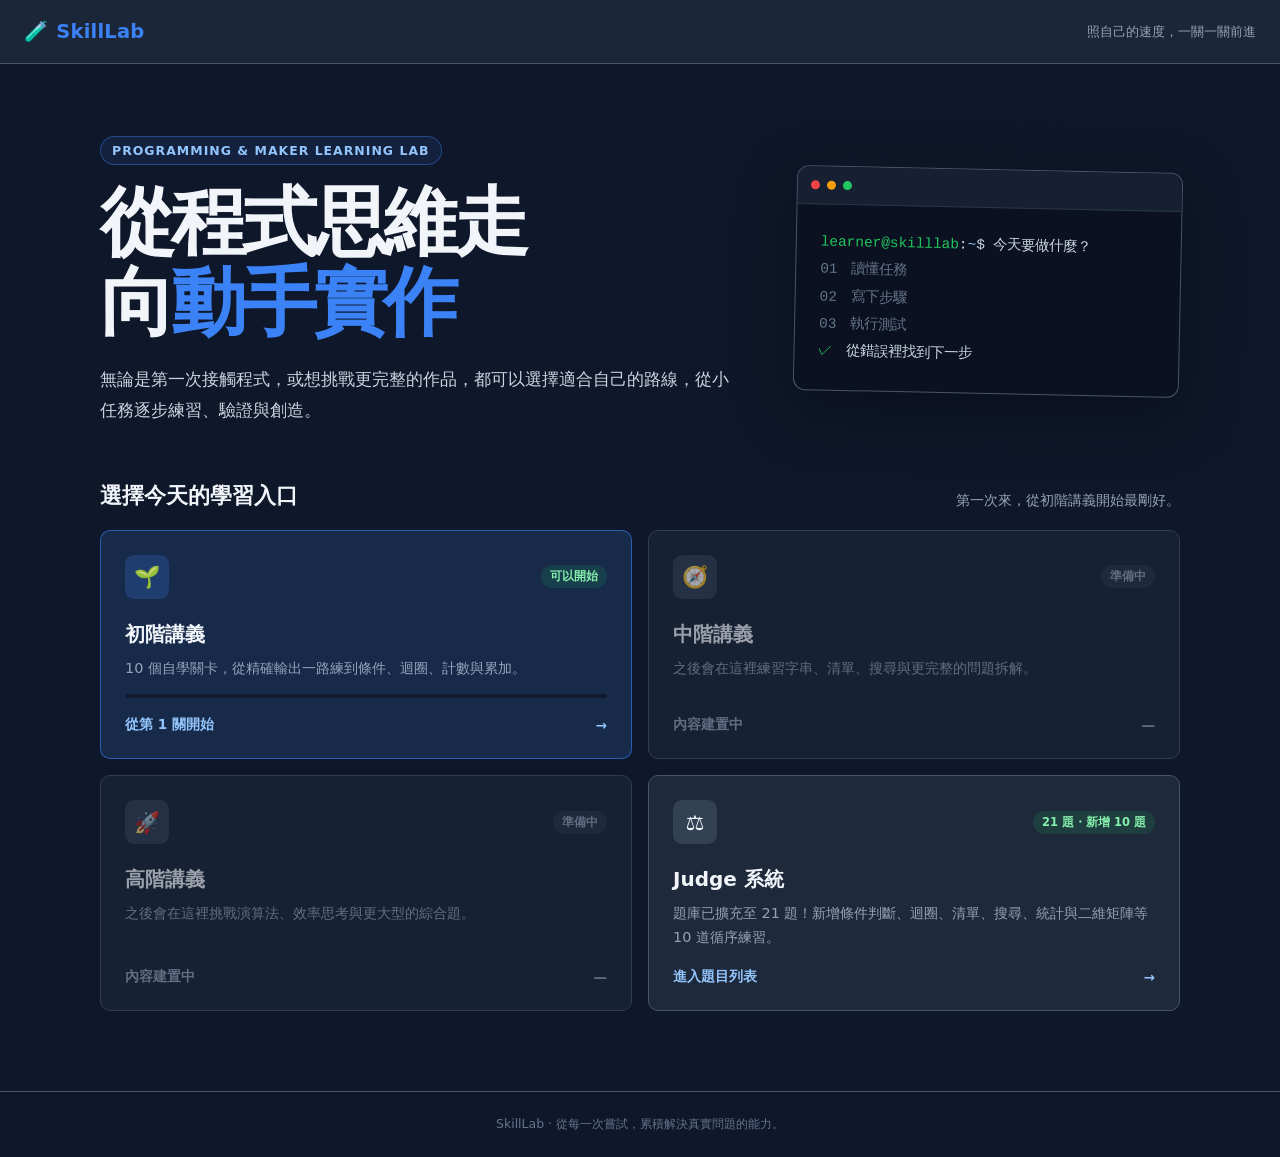
==== index.html @ a83ff76e "更新題庫 更新中接高階題庫" ====
<!DOCTYPE html>
<html lang="zh-TW">

<head>
  <meta charset="UTF-8" />
  <meta name="viewport" content="width=device-width, initial-scale=1.0" />
  <meta name="description" content="SkillLab 是跨年齡的程式與實作學習平台，從基礎程式思維一路走向專題實作。" />
  <title>SkillLab｜學習選單</title>
  <style>
    :root {
      --bg: #0f172a;
      --surface: #1e293b;
      --surface2: #334155;
      --border: #475569;
      --accent: #3b82f6;
      --accent-hover: #2563eb;
      --success: #22c55e;
      --warning: #f59e0b;
      --danger: #ef4444;
      --info: #06b6d4;
      --text: #f1f5f9;
      --text-muted: #94a3b8;
      --radius: 10px;
      --shadow: 0 18px 60px rgba(0, 0, 0, 0.35);
    }

    * {
      box-sizing: border-box;
      margin: 0;
      padding: 0;
    }

    body {
      min-height: 100vh;
      color: var(--text);
      background: var(--bg);
      font-family: "Segoe UI", "Noto Sans TC", system-ui, sans-serif;
    }

    body::before {
      content: "";
      position: fixed;
      inset: 0;
      pointer-events: none;
      opacity: 0.35;
      background-image:
        linear-gradient(rgba(148, 163, 184, 0.045) 1px, transparent 1px),
        linear-gradient(90deg, rgba(148, 163, 184, 0.045) 1px, transparent 1px);
      background-size: 34px 34px;
      mask-image: linear-gradient(to bottom, black, transparent 72%);
    }

    header {
      position: relative;
      z-index: 2;
      height: 64px;
      padding: 0 24px;
      display: flex;
      align-items: center;
      border-bottom: 1px solid var(--border);
      background: rgba(30, 41, 59, 0.92);
    }

    .brand {
      color: var(--accent);
      font-size: 1.22rem;
      font-weight: 800;
      letter-spacing: 0.01em;
      text-decoration: none;
    }

    .brand span {
      margin-right: 8px;
    }

    .header-note {
      margin-left: auto;
      color: var(--text-muted);
      font-size: 0.82rem;
    }

    main {
      position: relative;
      z-index: 1;
      width: min(1080px, calc(100% - 40px));
      margin: 0 auto;
      padding: 72px 0 80px;
    }

    .eyebrow {
      width: fit-content;
      margin-bottom: 18px;
      padding: 6px 11px;
      border: 1px solid rgba(59, 130, 246, 0.4);
      border-radius: 999px;
      color: #93c5fd;
      background: rgba(59, 130, 246, 0.1);
      font-size: 0.78rem;
      font-weight: 700;
      letter-spacing: 0.08em;
    }

    .hero {
      display: grid;
      grid-template-columns: minmax(0, 1.25fr) minmax(310px, 0.75fr);
      gap: 52px;
      align-items: center;
      margin-bottom: 54px;
    }

    h1 {
      max-width: 720px;
      font-size: clamp(2.4rem, 6vw, 4.7rem);
      line-height: 1.06;
      letter-spacing: -0.055em;
      text-wrap: balance;
    }

    h1 em {
      color: var(--accent);
      font-style: normal;
    }

    .hero-copy p {
      max-width: 630px;
      margin-top: 22px;
      color: #cbd5e1;
      font-size: 1.05rem;
      line-height: 1.85;
    }

    .terminal {
      overflow: hidden;
      border: 1px solid var(--border);
      border-radius: 12px;
      background: #0b1120;
      box-shadow: var(--shadow);
      transform: rotate(1.2deg);
    }

    .terminal-top {
      display: flex;
      align-items: center;
      gap: 7px;
      height: 38px;
      padding: 0 13px;
      border-bottom: 1px solid #293548;
      background: #172033;
    }

    .terminal-dot {
      width: 9px;
      height: 9px;
      border-radius: 50%;
      background: var(--border);
    }

    .terminal-dot:first-child {
      background: var(--danger);
    }

    .terminal-dot:nth-child(2) {
      background: var(--warning);
    }

    .terminal-dot:nth-child(3) {
      background: var(--success);
    }

    .terminal-body {
      padding: 24px;
      color: #cbd5e1;
      font: 0.9rem/1.9 ui-monospace, SFMono-Regular, Menlo, monospace;
    }

    .terminal-body .prompt {
      color: var(--success);
    }

    .terminal-body .command {
      color: #93c5fd;
    }

    .terminal-body .muted {
      color: #64748b;
    }

    .section-heading {
      display: flex;
      align-items: end;
      justify-content: space-between;
      gap: 16px;
      margin-bottom: 20px;
    }

    .section-heading h2 {
      font-size: 1.35rem;
    }

    .section-heading p {
      color: var(--text-muted);
      font-size: 0.86rem;
    }

    .menu-grid {
      display: grid;
      grid-template-columns: repeat(2, minmax(0, 1fr));
      gap: 16px;
    }

    .menu-card {
      min-height: 216px;
      padding: 24px;
      display: flex;
      flex-direction: column;
      border: 1px solid var(--border);
      border-radius: var(--radius);
      color: var(--text);
      background: var(--surface);
      text-decoration: none;
      transition: transform 0.2s ease, border-color 0.2s ease, box-shadow 0.2s ease;
    }

    a.menu-card:hover {
      transform: translateY(-4px);
      border-color: var(--accent);
      box-shadow: 0 18px 42px rgba(0, 0, 0, 0.24);
    }

    a.menu-card:focus-visible {
      outline: 3px solid rgba(59, 130, 246, 0.5);
      outline-offset: 3px;
    }

    .menu-card.primary {
      border-color: rgba(59, 130, 246, 0.6);
      background: #172a49;
    }

    .menu-card.locked {
      opacity: 0.62;
      cursor: not-allowed;
    }

    .card-top {
      display: flex;
      align-items: center;
      gap: 12px;
    }

    .card-icon {
      width: 44px;
      height: 44px;
      display: grid;
      place-items: center;
      border-radius: 9px;
      background: var(--surface2);
      font-size: 1.32rem;
    }

    .primary .card-icon {
      background: rgba(59, 130, 246, 0.22);
    }

    .card-state {
      margin-left: auto;
      padding: 4px 9px;
      border-radius: 999px;
      color: #94a3b8;
      background: rgba(148, 163, 184, 0.1);
      font-size: 0.72rem;
      font-weight: 700;
    }

    .card-state.ready {
      color: #86efac;
      background: rgba(34, 197, 94, 0.13);
    }

    .menu-card h3 {
      margin-top: 22px;
      font-size: 1.25rem;
    }

    .menu-card p {
      margin-top: 9px;
      color: var(--text-muted);
      line-height: 1.65;
      font-size: 0.9rem;
    }

    .card-action {
      margin-top: auto;
      padding-top: 18px;
      display: flex;
      align-items: center;
      justify-content: space-between;
      color: #93c5fd;
      font-size: 0.85rem;
      font-weight: 700;
    }

    .locked .card-action {
      color: var(--text-muted);
    }

    .mini-progress {
      height: 4px;
      margin-top: 14px;
      overflow: hidden;
      border-radius: 999px;
      background: rgba(15, 23, 42, 0.8);
    }

    .mini-progress span {
      width: 0;
      height: 100%;
      display: block;
      border-radius: inherit;
      background: var(--success);
      transition: width 0.35s ease;
    }

    footer {
      position: relative;
      z-index: 1;
      padding: 24px;
      border-top: 1px solid var(--border);
      color: #64748b;
      text-align: center;
      font-size: 0.78rem;
    }

    @media (max-width: 800px) {
      main {
        padding-top: 48px;
      }

      .hero {
        grid-template-columns: 1fr;
        gap: 32px;
      }

      .terminal {
        max-width: 520px;
        transform: none;
      }
    }

    @media (max-width: 620px) {
      .header-note {
        display: none;
      }

      main {
        width: min(100% - 28px, 1080px);
        padding-top: 38px;
      }

      .menu-grid {
        grid-template-columns: 1fr;
      }

      .section-heading {
        align-items: start;
        flex-direction: column;
      }
    }

    @media (prefers-reduced-motion: reduce) {
      *,
      *::before,
      *::after {
        scroll-behavior: auto !important;
        transition-duration: 0.01ms !important;
      }
    }
  </style>
</head>

<body>
  <header>
    <a class="brand" href="index.html"><span>🧪</span>SkillLab</a>
    <div class="header-note">照自己的速度，一關一關前進</div>
  </header>

  <main>
    <section class="hero" aria-labelledby="page-title">
      <div class="hero-copy">
        <div class="eyebrow">PROGRAMMING &amp; MAKER LEARNING LAB</div>
        <h1 id="page-title">從程式思維走向<em>動手實作</em></h1>
        <p>無論是第一次接觸程式，或想挑戰更完整的作品，都可以選擇適合自己的路線，從小任務逐步練習、驗證與創造。</p>
      </div>

      <div class="terminal" aria-label="學習流程示意">
        <div class="terminal-top" aria-hidden="true">
          <span class="terminal-dot"></span><span class="terminal-dot"></span><span class="terminal-dot"></span>
        </div>
        <div class="terminal-body">
          <div><span class="prompt">learner@skilllab</span>:<span class="command">~</span>$ 今天要做什麼？</div>
          <div class="muted">01　讀懂任務</div>
          <div class="muted">02　寫下步驟</div>
          <div class="muted">03　執行測試</div>
          <div><span class="prompt">✓</span>　從錯誤裡找到下一步</div>
        </div>
      </div>
    </section>

    <section aria-labelledby="menu-title">
      <div class="section-heading">
        <h2 id="menu-title">選擇今天的學習入口</h2>
        <p>第一次來，從初階講義開始最剛好。</p>
      </div>

      <div class="menu-grid">
        <a class="menu-card primary" id="beginner-card" href="beginner.html">
          <div class="card-top">
            <div class="card-icon" aria-hidden="true">🌱</div>
            <span class="card-state ready">可以開始</span>
          </div>
          <h3>初階講義</h3>
          <p>10 個自學關卡，從精確輸出一路練到條件、迴圈、計數與累加。</p>
          <div class="mini-progress" aria-hidden="true"><span id="beginner-progress-bar"></span></div>
          <div class="card-action"><span id="beginner-action">從第 1 關開始</span><span aria-hidden="true">→</span></div>
        </a>

        <div class="menu-card locked" aria-disabled="true">
          <div class="card-top">
            <div class="card-icon" aria-hidden="true">🧭</div>
            <span class="card-state">準備中</span>
          </div>
          <h3>中階講義</h3>
          <p>之後會在這裡練習字串、清單、搜尋與更完整的問題拆解。</p>
          <div class="card-action"><span>內容建置中</span><span aria-hidden="true">—</span></div>
        </div>

        <div class="menu-card locked" aria-disabled="true">
          <div class="card-top">
            <div class="card-icon" aria-hidden="true">🚀</div>
            <span class="card-state">準備中</span>
          </div>
          <h3>高階講義</h3>
          <p>之後會在這裡挑戰演算法、效率思考與更大型的綜合題。</p>
          <div class="card-action"><span>內容建置中</span><span aria-hidden="true">—</span></div>
        </div>

        <a class="menu-card" href="judge.html">
          <div class="card-top">
            <div class="card-icon" aria-hidden="true">⚖️</div>
            <span class="card-state ready">21 題・新增 10 題</span>
          </div>
          <h3>Judge 系統</h3>
          <p>題庫已擴充至 21 題！新增條件判斷、迴圈、清單、搜尋、統計與二維矩陣等 10 道循序練習。</p>
          <div class="card-action"><span>進入題目列表</span><span aria-hidden="true">→</span></div>
        </a>
      </div>
    </section>
  </main>

  <footer>SkillLab · 從每一次嘗試，累積解決真實問題的能力。</footer>

  <script>
    (() => {
      const completed = JSON.parse(localStorage.getItem('pyjudge_beginner_completed') || '[]');
      const count = Array.isArray(completed) ? completed.length : 0;
      const bar = document.getElementById('beginner-progress-bar');
      const action = document.getElementById('beginner-action');
      const card = document.getElementById('beginner-card');
      bar.style.width = `${Math.min(count, 10) * 10}%`;

      if (count > 0 && count < 10) {
        const next = [...Array(10).keys()].find(index => !completed.includes(index + 1)) + 1;
        action.textContent = `繼續第 ${next} 關 · 已完成 ${count}/10`;
        card.href = `beginner.html#lesson-${next}`;
      } else if (count >= 10) {
        action.textContent = '複習初階講義 · 已完成 10/10';
      }
    })();
  </script>
</body>

</html>
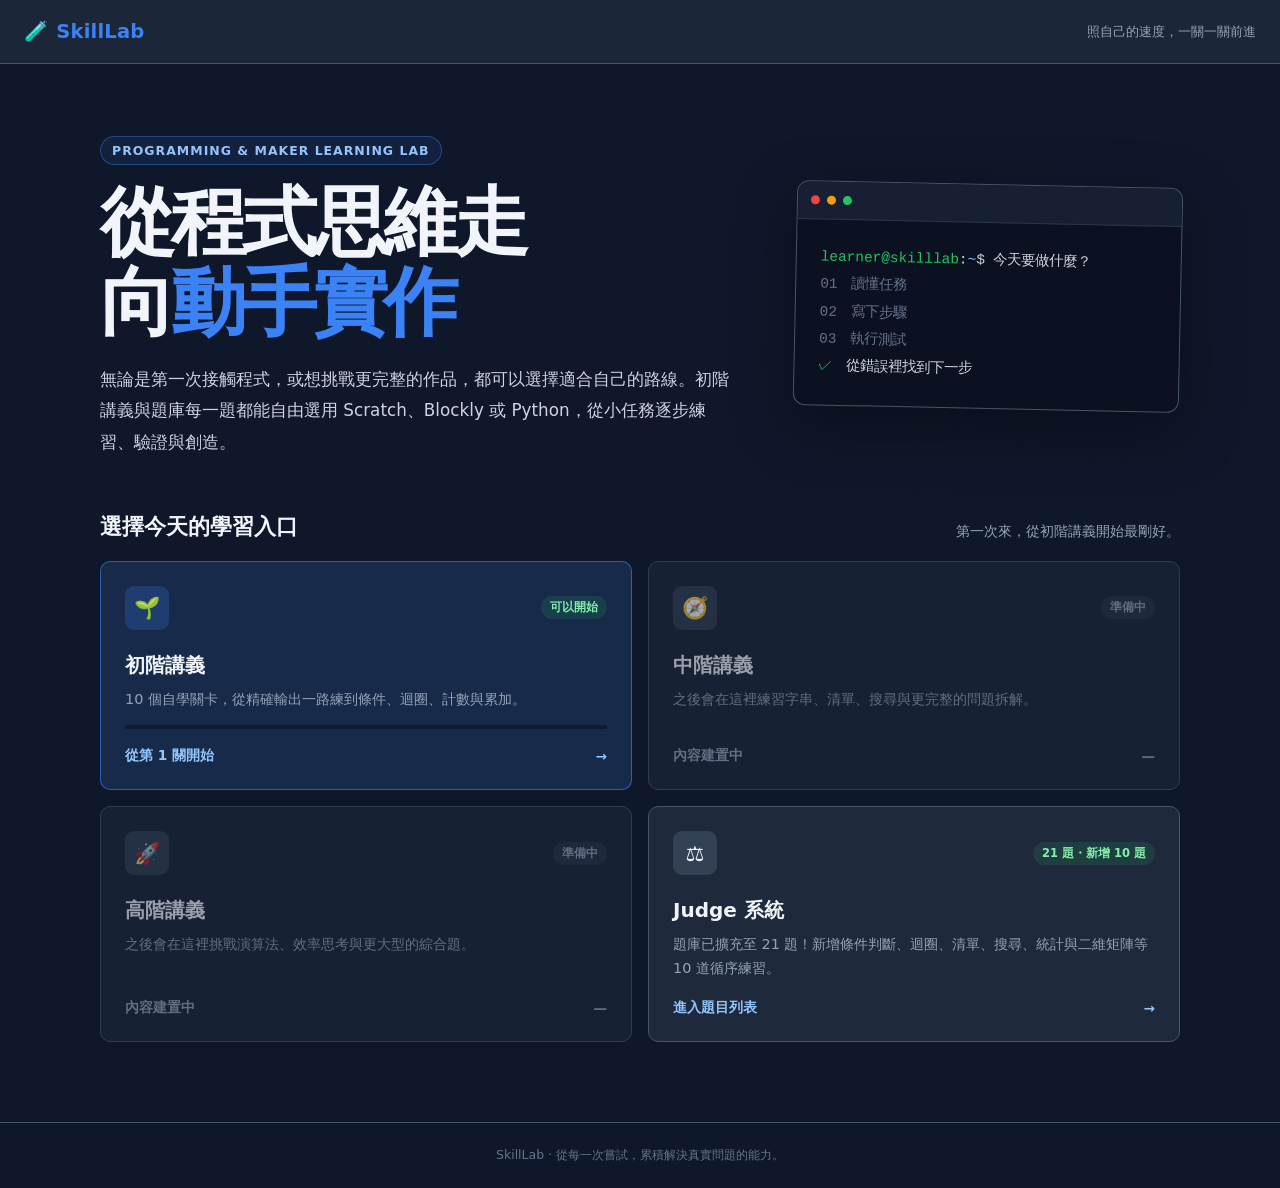
==== commit 28a57f29: "新增scratch與blockly測試功能" ====
--- a/index.html
+++ b/index.html
@@ -389,7 +389,7 @@
       <div class="hero-copy">
         <div class="eyebrow">PROGRAMMING &amp; MAKER LEARNING LAB</div>
         <h1 id="page-title">從程式思維走向<em>動手實作</em></h1>
-        <p>無論是第一次接觸程式，或想挑戰更完整的作品，都可以選擇適合自己的路線，從小任務逐步練習、驗證與創造。</p>
+        <p>無論是第一次接觸程式，或想挑戰更完整的作品，都可以選擇適合自己的路線。初階講義與題庫每一題都能自由選用 Scratch、Blockly 或 Python，從小任務逐步練習、驗證與創造。</p>
       </div>
 
       <div class="terminal" aria-label="學習流程示意">
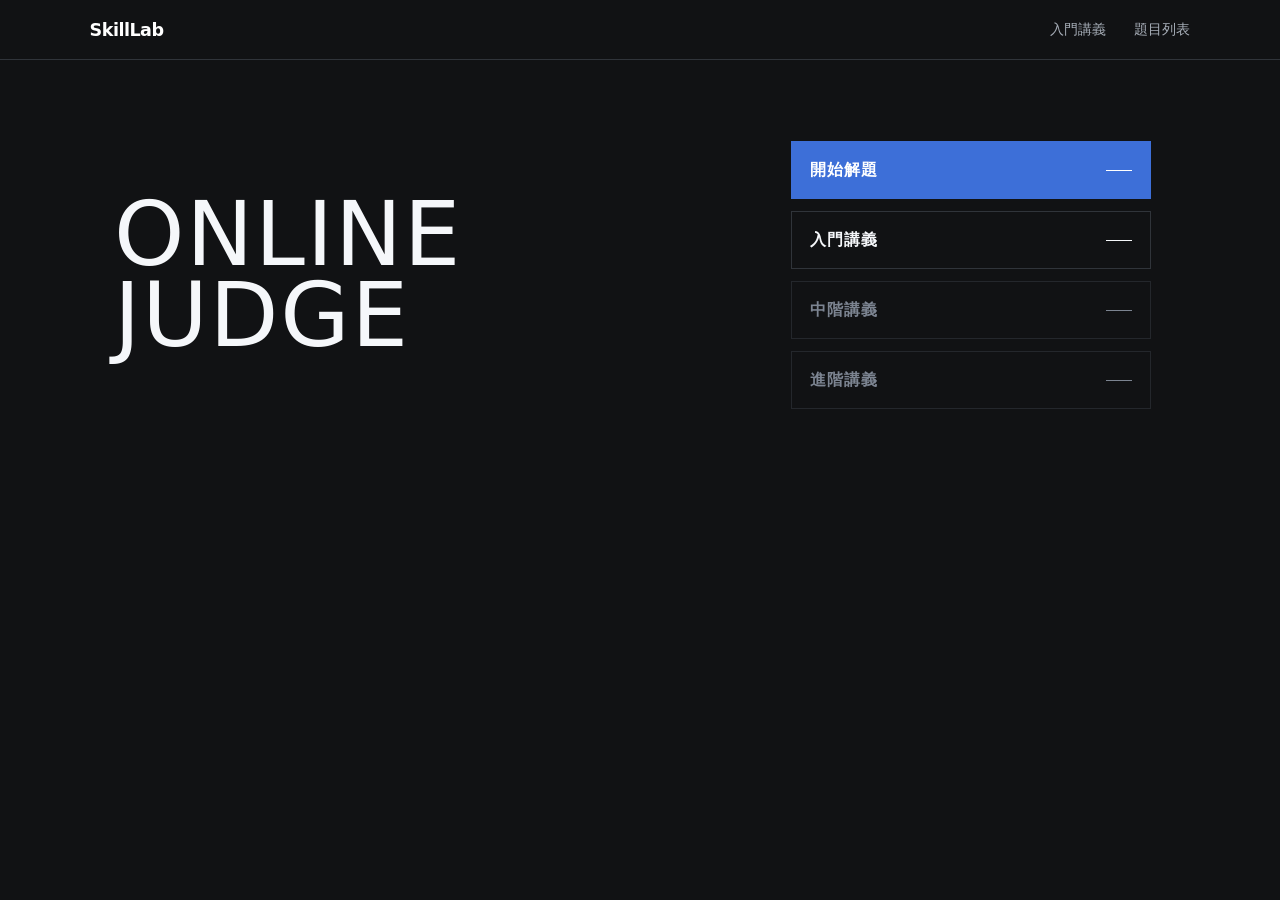
==== commit 1e8fcbf0: "轉變整體風格 轉變整體風格，改善UI" ====
--- a/index.html
+++ b/index.html
@@ -4,24 +4,18 @@
 <head>
   <meta charset="UTF-8" />
   <meta name="viewport" content="width=device-width, initial-scale=1.0" />
-  <meta name="description" content="SkillLab 是跨年齡的程式與實作學習平台，從基礎程式思維一路走向專題實作。" />
-  <title>SkillLab｜學習選單</title>
+  <meta name="description" content="SkillLab 程式學習平台，支援 Scratch、Blockly 與 Python。" />
+  <title>SkillLab｜程式學習</title>
   <style>
     :root {
-      --bg: #0f172a;
-      --surface: #1e293b;
-      --surface2: #334155;
-      --border: #475569;
-      --accent: #3b82f6;
-      --accent-hover: #2563eb;
-      --success: #22c55e;
-      --warning: #f59e0b;
-      --danger: #ef4444;
-      --info: #06b6d4;
-      --text: #f1f5f9;
-      --text-muted: #94a3b8;
-      --radius: 10px;
-      --shadow: 0 18px 60px rgba(0, 0, 0, 0.35);
+      --ink: #f5f7fa;
+      --paper: #111214;
+      --line: #30343a;
+      --muted: #a6adb7;
+      --soft: #181a1d;
+      --accent: #3d6fd8;
+      --accent-hover: #4b7de7;
+      --header-height: 60px;
     }
 
     * {
@@ -30,340 +24,196 @@
       padding: 0;
     }
 
+    html {
+      background: var(--paper);
+    }
+
     body {
       min-height: 100vh;
-      color: var(--text);
-      background: var(--bg);
-      font-family: "Segoe UI", "Noto Sans TC", system-ui, sans-serif;
-    }
-
-    body::before {
+      color: var(--ink);
+      background: var(--paper);
+      font-family: "Segoe UI", "Noto Sans TC", "PingFang TC", system-ui, sans-serif;
+    }
+
+    a,
+    button {
+      font: inherit;
+    }
+
+    a:focus-visible,
+    button:focus-visible {
+      outline: 2px solid #8eb0ff;
+      outline-offset: 3px;
+    }
+
+    .site-header {
+      min-height: var(--header-height);
+      padding: 0 clamp(24px, 7vw, 112px);
+      display: flex;
+      align-items: center;
+      gap: 40px;
+      color: white;
+      border-bottom: 1px solid var(--line);
+      background: rgba(17, 18, 20, 0.96);
+    }
+
+    .brand {
+      color: inherit;
+      font-size: 1.1rem;
+      font-weight: 800;
+      letter-spacing: -0.03em;
+      text-decoration: none;
+    }
+
+    .header-nav {
+      margin-left: auto;
+      display: flex;
+      align-items: center;
+      gap: 28px;
+    }
+
+    .header-nav a {
+      color: var(--muted);
+      font-size: 0.9rem;
+      text-decoration: none;
+    }
+
+    .header-nav a:hover,
+    .header-nav a:focus-visible {
+      color: white;
+    }
+
+    main {
+      width: min(1180px, 100%);
+      min-height: calc(100vh - var(--header-height));
+      margin: 0 auto;
+      padding: clamp(64px, 9vh, 108px) clamp(24px, 5vw, 64px) 70px;
+      display: flex;
+      align-items: flex-start;
+    }
+
+    .entry {
+      width: 100%;
+      display: grid;
+      grid-template-columns: minmax(0, 1.2fr) minmax(300px, 0.8fr);
+      align-items: center;
+      gap: clamp(56px, 9vw, 124px);
+    }
+
+    .entry h1 {
+      max-width: 660px;
+      font-size: clamp(3.2rem, 7vw, 6.8rem);
+      font-weight: 400;
+      line-height: 0.9;
+      letter-spacing: 0.02em;
+    }
+
+    .entry-list {
+      width: min(100%, 360px);
+      display: grid;
+      gap: 12px;
+    }
+
+    .entry-button {
+      min-height: 58px;
+      padding: 13px 18px;
+      display: flex;
+      align-items: center;
+      justify-content: space-between;
+      border: 1px solid var(--line);
+      color: var(--ink);
+      background: transparent;
+      font-size: 1rem;
+      font-weight: 650;
+      letter-spacing: 0.06em;
+      text-decoration: none;
+      transition: color 160ms ease, background 160ms ease, transform 160ms ease;
+    }
+
+    .entry-button::after {
       content: "";
-      position: fixed;
-      inset: 0;
-      pointer-events: none;
-      opacity: 0.35;
-      background-image:
-        linear-gradient(rgba(148, 163, 184, 0.045) 1px, transparent 1px),
-        linear-gradient(90deg, rgba(148, 163, 184, 0.045) 1px, transparent 1px);
-      background-size: 34px 34px;
-      mask-image: linear-gradient(to bottom, black, transparent 72%);
-    }
-
-    header {
-      position: relative;
-      z-index: 2;
-      height: 64px;
-      padding: 0 24px;
-      display: flex;
-      align-items: center;
-      border-bottom: 1px solid var(--border);
-      background: rgba(30, 41, 59, 0.92);
-    }
-
-    .brand {
-      color: var(--accent);
-      font-size: 1.22rem;
-      font-weight: 800;
-      letter-spacing: 0.01em;
-      text-decoration: none;
-    }
-
-    .brand span {
-      margin-right: 8px;
-    }
-
-    .header-note {
-      margin-left: auto;
-      color: var(--text-muted);
-      font-size: 0.82rem;
-    }
-
-    main {
-      position: relative;
-      z-index: 1;
-      width: min(1080px, calc(100% - 40px));
-      margin: 0 auto;
-      padding: 72px 0 80px;
-    }
-
-    .eyebrow {
-      width: fit-content;
-      margin-bottom: 18px;
-      padding: 6px 11px;
-      border: 1px solid rgba(59, 130, 246, 0.4);
-      border-radius: 999px;
-      color: #93c5fd;
-      background: rgba(59, 130, 246, 0.1);
-      font-size: 0.78rem;
-      font-weight: 700;
-      letter-spacing: 0.08em;
-    }
-
-    .hero {
-      display: grid;
-      grid-template-columns: minmax(0, 1.25fr) minmax(310px, 0.75fr);
-      gap: 52px;
-      align-items: center;
-      margin-bottom: 54px;
-    }
-
-    h1 {
-      max-width: 720px;
-      font-size: clamp(2.4rem, 6vw, 4.7rem);
-      line-height: 1.06;
-      letter-spacing: -0.055em;
-      text-wrap: balance;
-    }
-
-    h1 em {
-      color: var(--accent);
-      font-style: normal;
-    }
-
-    .hero-copy p {
-      max-width: 630px;
-      margin-top: 22px;
-      color: #cbd5e1;
-      font-size: 1.05rem;
-      line-height: 1.85;
-    }
-
-    .terminal {
-      overflow: hidden;
-      border: 1px solid var(--border);
-      border-radius: 12px;
-      background: #0b1120;
-      box-shadow: var(--shadow);
-      transform: rotate(1.2deg);
-    }
-
-    .terminal-top {
-      display: flex;
-      align-items: center;
-      gap: 7px;
-      height: 38px;
-      padding: 0 13px;
-      border-bottom: 1px solid #293548;
-      background: #172033;
-    }
-
-    .terminal-dot {
-      width: 9px;
-      height: 9px;
-      border-radius: 50%;
-      background: var(--border);
-    }
-
-    .terminal-dot:first-child {
-      background: var(--danger);
-    }
-
-    .terminal-dot:nth-child(2) {
-      background: var(--warning);
-    }
-
-    .terminal-dot:nth-child(3) {
-      background: var(--success);
-    }
-
-    .terminal-body {
-      padding: 24px;
-      color: #cbd5e1;
-      font: 0.9rem/1.9 ui-monospace, SFMono-Regular, Menlo, monospace;
-    }
-
-    .terminal-body .prompt {
-      color: var(--success);
-    }
-
-    .terminal-body .command {
-      color: #93c5fd;
-    }
-
-    .terminal-body .muted {
-      color: #64748b;
-    }
-
-    .section-heading {
-      display: flex;
-      align-items: end;
-      justify-content: space-between;
-      gap: 16px;
-      margin-bottom: 20px;
-    }
-
-    .section-heading h2 {
-      font-size: 1.35rem;
-    }
-
-    .section-heading p {
-      color: var(--text-muted);
-      font-size: 0.86rem;
-    }
-
-    .menu-grid {
-      display: grid;
-      grid-template-columns: repeat(2, minmax(0, 1fr));
-      gap: 16px;
-    }
-
-    .menu-card {
-      min-height: 216px;
-      padding: 24px;
-      display: flex;
-      flex-direction: column;
-      border: 1px solid var(--border);
-      border-radius: var(--radius);
-      color: var(--text);
-      background: var(--surface);
-      text-decoration: none;
-      transition: transform 0.2s ease, border-color 0.2s ease, box-shadow 0.2s ease;
-    }
-
-    a.menu-card:hover {
-      transform: translateY(-4px);
+      width: 26px;
+      height: 1px;
+      background: currentColor;
+      transform-origin: right;
+      transition: transform 160ms ease;
+    }
+
+    a.entry-button:hover,
+    a.entry-button:focus-visible {
+      color: white;
+      border-color: #444a53;
+      background: var(--soft);
+      transform: translateX(5px);
+    }
+
+    .entry-list a:first-child {
       border-color: var(--accent);
-      box-shadow: 0 18px 42px rgba(0, 0, 0, 0.24);
-    }
-
-    a.menu-card:focus-visible {
-      outline: 3px solid rgba(59, 130, 246, 0.5);
-      outline-offset: 3px;
-    }
-
-    .menu-card.primary {
-      border-color: rgba(59, 130, 246, 0.6);
-      background: #172a49;
-    }
-
-    .menu-card.locked {
-      opacity: 0.62;
+      color: white;
+      background: var(--accent);
+    }
+
+    .entry-list a:first-child:hover,
+    .entry-list a:first-child:focus-visible {
+      border-color: var(--accent-hover);
+      background: var(--accent-hover);
+    }
+
+    a.entry-button:hover::after,
+    a.entry-button:focus-visible::after {
+      transform: scaleX(0.55);
+    }
+
+    .entry-button[aria-disabled="true"] {
+      color: #7c8491;
+      border-color: #24272c;
       cursor: not-allowed;
     }
 
-    .card-top {
-      display: flex;
-      align-items: center;
-      gap: 12px;
-    }
-
-    .card-icon {
-      width: 44px;
-      height: 44px;
-      display: grid;
-      place-items: center;
-      border-radius: 9px;
-      background: var(--surface2);
-      font-size: 1.32rem;
-    }
-
-    .primary .card-icon {
-      background: rgba(59, 130, 246, 0.22);
-    }
-
-    .card-state {
-      margin-left: auto;
-      padding: 4px 9px;
-      border-radius: 999px;
-      color: #94a3b8;
-      background: rgba(148, 163, 184, 0.1);
-      font-size: 0.72rem;
-      font-weight: 700;
-    }
-
-    .card-state.ready {
-      color: #86efac;
-      background: rgba(34, 197, 94, 0.13);
-    }
-
-    .menu-card h3 {
-      margin-top: 22px;
-      font-size: 1.25rem;
-    }
-
-    .menu-card p {
-      margin-top: 9px;
-      color: var(--text-muted);
-      line-height: 1.65;
-      font-size: 0.9rem;
-    }
-
-    .card-action {
-      margin-top: auto;
-      padding-top: 18px;
-      display: flex;
-      align-items: center;
-      justify-content: space-between;
-      color: #93c5fd;
-      font-size: 0.85rem;
-      font-weight: 700;
-    }
-
-    .locked .card-action {
-      color: var(--text-muted);
-    }
-
-    .mini-progress {
-      height: 4px;
-      margin-top: 14px;
-      overflow: hidden;
-      border-radius: 999px;
-      background: rgba(15, 23, 42, 0.8);
-    }
-
-    .mini-progress span {
-      width: 0;
-      height: 100%;
-      display: block;
-      border-radius: inherit;
-      background: var(--success);
-      transition: width 0.35s ease;
-    }
-
-    footer {
-      position: relative;
-      z-index: 1;
-      padding: 24px;
-      border-top: 1px solid var(--border);
-      color: #64748b;
-      text-align: center;
-      font-size: 0.78rem;
-    }
-
-    @media (max-width: 800px) {
+    @media (max-width: 880px) {
+      :root {
+        --header-height: 68px;
+      }
+
+      .site-header {
+        padding-inline: 24px;
+      }
+
+      main {
+        min-height: auto;
+        padding: 64px 24px 72px;
+      }
+
+      .entry {
+        grid-template-columns: 1fr;
+        gap: 56px;
+      }
+
+      .entry-list {
+        width: min(100%, 360px);
+      }
+
+    }
+
+    @media (max-width: 520px) {
+      .header-nav {
+        gap: 16px;
+      }
+
+      .header-nav a:first-child {
+        display: none;
+      }
+
       main {
         padding-top: 48px;
       }
 
-      .hero {
-        grid-template-columns: 1fr;
-        gap: 32px;
-      }
-
-      .terminal {
-        max-width: 520px;
-        transform: none;
-      }
-    }
-
-    @media (max-width: 620px) {
-      .header-note {
-        display: none;
-      }
-
-      main {
-        width: min(100% - 28px, 1080px);
-        padding-top: 38px;
-      }
-
-      .menu-grid {
-        grid-template-columns: 1fr;
-      }
-
-      .section-heading {
-        align-items: start;
-        flex-direction: column;
+      .entry h1 {
+        font-size: clamp(2.55rem, 14vw, 4rem);
+      }
+
+      .entry-button {
+        min-height: 60px;
       }
     }
 
@@ -371,7 +221,8 @@
       *,
       *::before,
       *::after {
-        scroll-behavior: auto !important;
+        animation-duration: 0.01ms !important;
+        animation-iteration-count: 1 !important;
         transition-duration: 0.01ms !important;
       }
     }
@@ -379,104 +230,26 @@
 </head>
 
 <body>
-  <header>
-    <a class="brand" href="index.html"><span>🧪</span>SkillLab</a>
-    <div class="header-note">照自己的速度，一關一關前進</div>
+  <header class="site-header">
+    <a class="brand" href="index.html">SkillLab</a>
+    <nav class="header-nav" aria-label="主要導覽">
+      <a href="beginner.html">入門講義</a>
+      <a href="judge.html">題目列表</a>
+    </nav>
   </header>
 
   <main>
-    <section class="hero" aria-labelledby="page-title">
-      <div class="hero-copy">
-        <div class="eyebrow">PROGRAMMING &amp; MAKER LEARNING LAB</div>
-        <h1 id="page-title">從程式思維走向<em>動手實作</em></h1>
-        <p>無論是第一次接觸程式，或想挑戰更完整的作品，都可以選擇適合自己的路線。初階講義與題庫每一題都能自由選用 Scratch、Blockly 或 Python，從小任務逐步練習、驗證與創造。</p>
-      </div>
-
-      <div class="terminal" aria-label="學習流程示意">
-        <div class="terminal-top" aria-hidden="true">
-          <span class="terminal-dot"></span><span class="terminal-dot"></span><span class="terminal-dot"></span>
-        </div>
-        <div class="terminal-body">
-          <div><span class="prompt">learner@skilllab</span>:<span class="command">~</span>$ 今天要做什麼？</div>
-          <div class="muted">01　讀懂任務</div>
-          <div class="muted">02　寫下步驟</div>
-          <div class="muted">03　執行測試</div>
-          <div><span class="prompt">✓</span>　從錯誤裡找到下一步</div>
-        </div>
+    <section class="entry" aria-labelledby="page-title">
+      <h1 id="page-title">ONLINE JUDGE</h1>
+      <div class="entry-list" aria-label="學習入口">
+        <a class="entry-button" href="judge.html">開始解題</a>
+        <a class="entry-button" href="beginner.html">入門講義</a>
+        <span class="entry-button" aria-disabled="true">中階講義</span>
+        <span class="entry-button" aria-disabled="true">進階講義</span>
       </div>
     </section>
 
-    <section aria-labelledby="menu-title">
-      <div class="section-heading">
-        <h2 id="menu-title">選擇今天的學習入口</h2>
-        <p>第一次來，從初階講義開始最剛好。</p>
-      </div>
-
-      <div class="menu-grid">
-        <a class="menu-card primary" id="beginner-card" href="beginner.html">
-          <div class="card-top">
-            <div class="card-icon" aria-hidden="true">🌱</div>
-            <span class="card-state ready">可以開始</span>
-          </div>
-          <h3>初階講義</h3>
-          <p>10 個自學關卡，從精確輸出一路練到條件、迴圈、計數與累加。</p>
-          <div class="mini-progress" aria-hidden="true"><span id="beginner-progress-bar"></span></div>
-          <div class="card-action"><span id="beginner-action">從第 1 關開始</span><span aria-hidden="true">→</span></div>
-        </a>
-
-        <div class="menu-card locked" aria-disabled="true">
-          <div class="card-top">
-            <div class="card-icon" aria-hidden="true">🧭</div>
-            <span class="card-state">準備中</span>
-          </div>
-          <h3>中階講義</h3>
-          <p>之後會在這裡練習字串、清單、搜尋與更完整的問題拆解。</p>
-          <div class="card-action"><span>內容建置中</span><span aria-hidden="true">—</span></div>
-        </div>
-
-        <div class="menu-card locked" aria-disabled="true">
-          <div class="card-top">
-            <div class="card-icon" aria-hidden="true">🚀</div>
-            <span class="card-state">準備中</span>
-          </div>
-          <h3>高階講義</h3>
-          <p>之後會在這裡挑戰演算法、效率思考與更大型的綜合題。</p>
-          <div class="card-action"><span>內容建置中</span><span aria-hidden="true">—</span></div>
-        </div>
-
-        <a class="menu-card" href="judge.html">
-          <div class="card-top">
-            <div class="card-icon" aria-hidden="true">⚖️</div>
-            <span class="card-state ready">21 題・新增 10 題</span>
-          </div>
-          <h3>Judge 系統</h3>
-          <p>題庫已擴充至 21 題！新增條件判斷、迴圈、清單、搜尋、統計與二維矩陣等 10 道循序練習。</p>
-          <div class="card-action"><span>進入題目列表</span><span aria-hidden="true">→</span></div>
-        </a>
-      </div>
-    </section>
   </main>
-
-  <footer>SkillLab · 從每一次嘗試，累積解決真實問題的能力。</footer>
-
-  <script>
-    (() => {
-      const completed = JSON.parse(localStorage.getItem('pyjudge_beginner_completed') || '[]');
-      const count = Array.isArray(completed) ? completed.length : 0;
-      const bar = document.getElementById('beginner-progress-bar');
-      const action = document.getElementById('beginner-action');
-      const card = document.getElementById('beginner-card');
-      bar.style.width = `${Math.min(count, 10) * 10}%`;
-
-      if (count > 0 && count < 10) {
-        const next = [...Array(10).keys()].find(index => !completed.includes(index + 1)) + 1;
-        action.textContent = `繼續第 ${next} 關 · 已完成 ${count}/10`;
-        card.href = `beginner.html#lesson-${next}`;
-      } else if (count >= 10) {
-        action.textContent = '複習初階講義 · 已完成 10/10';
-      }
-    })();
-  </script>
 </body>
 
 </html>
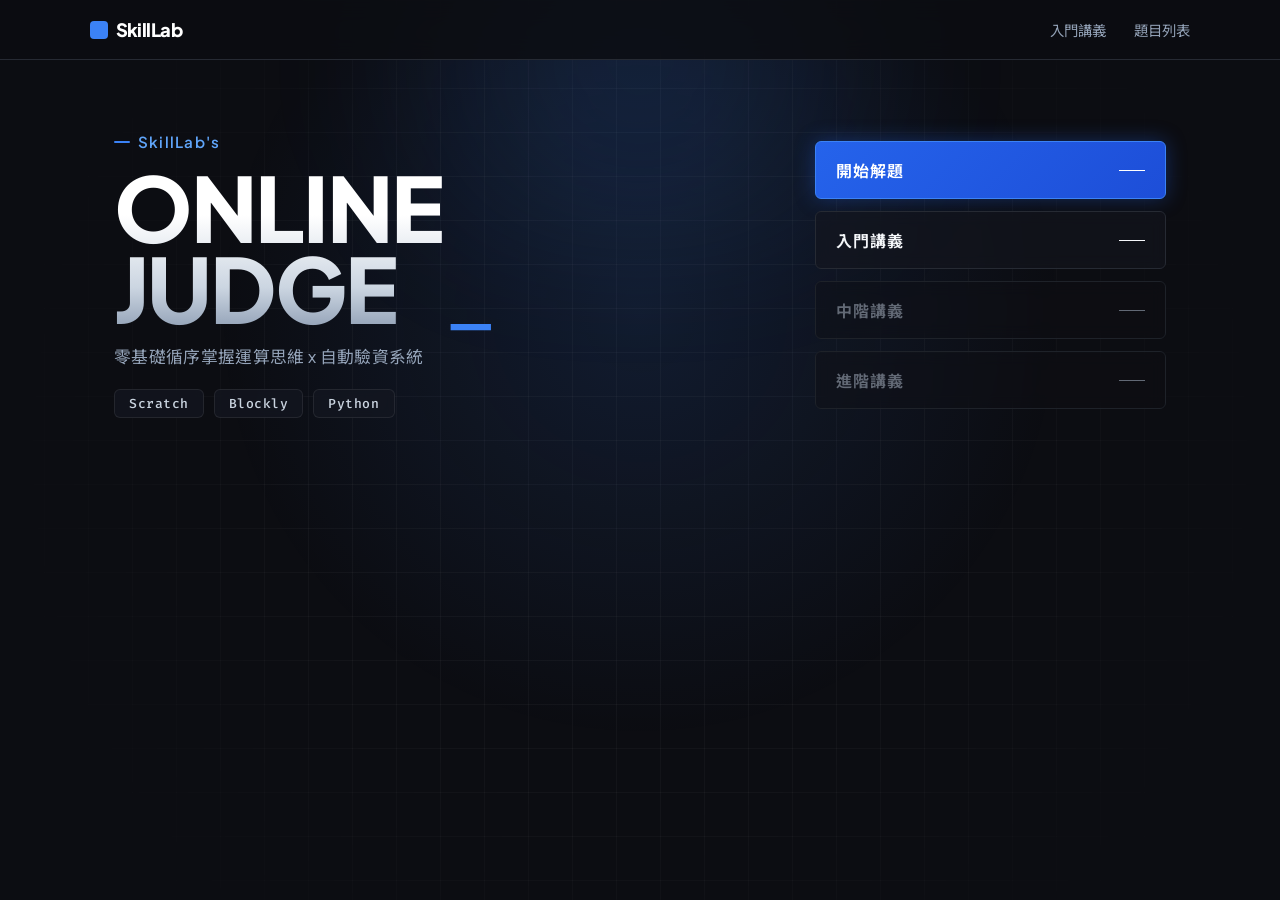
==== commit 2b409bdf: "更新首頁形象" ====
--- a/index.html
+++ b/index.html
@@ -6,16 +6,21 @@
   <meta name="viewport" content="width=device-width, initial-scale=1.0" />
   <meta name="description" content="SkillLab 程式學習平台，支援 Scratch、Blockly 與 Python。" />
   <title>SkillLab｜程式學習</title>
+  <link rel="preconnect" href="https://fonts.googleapis.com">
+  <link rel="preconnect" href="https://fonts.gstatic.com" crossorigin>
+  <link href="https://fonts.googleapis.com/css2?family=Fira+Code:wght@400;500;700&family=Plus+Jakarta+Sans:wght@400;600;700;800&family=Noto+Sans+TC:wght@400;500;700&display=swap" rel="stylesheet">
   <style>
     :root {
       --ink: #f5f7fa;
-      --paper: #111214;
-      --line: #30343a;
-      --muted: #a6adb7;
-      --soft: #181a1d;
-      --accent: #3d6fd8;
+      --paper: #0c0d12;
+      --line: #262a33;
+      --muted: #94a3b8;
+      --soft: #141720;
+      --accent: #3b82f6;
       --accent-hover: #4b7de7;
       --header-height: 60px;
+      --mouse-x: 50%;
+      --mouse-y: 35%;
     }
 
     * {
@@ -32,7 +37,9 @@
       min-height: 100vh;
       color: var(--ink);
       background: var(--paper);
-      font-family: "Segoe UI", "Noto Sans TC", "PingFang TC", system-ui, sans-serif;
+      font-family: "Plus Jakarta Sans", "Noto Sans TC", "Segoe UI", system-ui, sans-serif;
+      position: relative;
+      overflow-x: hidden;
     }
 
     a,
@@ -46,6 +53,50 @@
       outline-offset: 3px;
     }
 
+    /* 背景科技格線與滑鼠跟隨微光 (Spotlight) */
+    .bg-canvas {
+      position: fixed;
+      inset: 0;
+      pointer-events: none;
+      z-index: 0;
+      overflow: hidden;
+    }
+
+    .bg-grid {
+      position: absolute;
+      inset: 0;
+      background-image: 
+        linear-gradient(rgba(255, 255, 255, 0.032) 1px, transparent 1px),
+        linear-gradient(90deg, rgba(255, 255, 255, 0.032) 1px, transparent 1px);
+      background-size: 44px 44px;
+      mask-image: radial-gradient(circle at center, black 45%, transparent 85%);
+      -webkit-mask-image: radial-gradient(circle at center, black 45%, transparent 85%);
+    }
+
+    .bg-spotlight {
+      position: absolute;
+      inset: 0;
+      background: radial-gradient(
+        650px circle at var(--mouse-x) var(--mouse-y),
+        rgba(59, 130, 246, 0.13),
+        transparent 65%
+      );
+      transition: opacity 0.3s ease;
+    }
+
+    .bg-aurora {
+      position: absolute;
+      top: -140px;
+      left: 50%;
+      transform: translateX(-50%);
+      width: 760px;
+      height: 400px;
+      background: radial-gradient(circle, rgba(59, 130, 246, 0.16), transparent 70%);
+      filter: blur(60px);
+      pointer-events: none;
+    }
+
+    /* 頂部導覽列 */
     .site-header {
       min-height: var(--header-height);
       padding: 0 clamp(24px, 7vw, 112px);
@@ -54,15 +105,29 @@
       gap: 40px;
       color: white;
       border-bottom: 1px solid var(--line);
-      background: rgba(17, 18, 20, 0.96);
+      background: rgba(12, 13, 18, 0.85);
+      backdrop-filter: blur(12px);
+      position: relative;
+      z-index: 10;
     }
 
     .brand {
       color: inherit;
-      font-size: 1.1rem;
+      font-size: 1.15rem;
       font-weight: 800;
       letter-spacing: -0.03em;
       text-decoration: none;
+      display: flex;
+      align-items: center;
+      gap: 8px;
+    }
+
+    .brand-icon {
+      width: 18px;
+      height: 18px;
+      background: var(--accent);
+      border-radius: 4px;
+      display: inline-block;
     }
 
     .header-nav {
@@ -76,6 +141,7 @@
       color: var(--muted);
       font-size: 0.9rem;
       text-decoration: none;
+      transition: color 0.2s ease;
     }
 
     .header-nav a:hover,
@@ -83,31 +149,123 @@
       color: white;
     }
 
+    /* 主視覺區域 */
     main {
       width: min(1180px, 100%);
       min-height: calc(100vh - var(--header-height));
       margin: 0 auto;
-      padding: clamp(64px, 9vh, 108px) clamp(24px, 5vw, 64px) 70px;
+      padding: clamp(56px, 8vh, 100px) clamp(24px, 5vw, 64px) 70px;
       display: flex;
       align-items: flex-start;
+      position: relative;
+      z-index: 2;
     }
 
     .entry {
       width: 100%;
       display: grid;
-      grid-template-columns: minmax(0, 1.2fr) minmax(300px, 0.8fr);
-      align-items: center;
-      gap: clamp(56px, 9vw, 124px);
-    }
-
+      grid-template-columns: minmax(0, 1.25fr) minmax(300px, 0.75fr);
+      align-items: center;
+      gap: clamp(56px, 9vw, 120px);
+    }
+
+    .title-area {
+      display: flex;
+      flex-direction: column;
+      gap: 16px;
+    }
+
+    /* ONLINE JUDGE 上方前綴小字 */
+    .hero-eyebrow {
+      font-size: 0.95rem;
+      font-weight: 600;
+      color: #60a5fa;
+      letter-spacing: 0.08em;
+      text-transform: none;
+      display: flex;
+      align-items: center;
+      gap: 8px;
+    }
+
+    .hero-eyebrow::before {
+      content: "";
+      width: 16px;
+      height: 2px;
+      background: #3b82f6;
+      display: inline-block;
+      border-radius: 2px;
+    }
+
+    /* 主標題 */
     .entry h1 {
       max-width: 660px;
       font-size: clamp(3.2rem, 7vw, 6.8rem);
+      font-weight: 800;
+      line-height: 0.9;
+      letter-spacing: -0.02em;
+    }
+
+    .hero-title-text {
+      background: linear-gradient(180deg, #ffffff 30%, #cbd5e1 75%, #94a3b8 100%);
+      -webkit-background-clip: text;
+      -webkit-text-fill-color: transparent;
+      display: inline-block;
+      transition: all 0.3s ease;
+    }
+
+    /* 終端機呼吸游標 */
+    .cursor-blinker {
+      display: inline-block;
+      color: var(--accent);
       font-weight: 400;
-      line-height: 0.9;
+      animation: blinker 1s infinite;
+      margin-left: 2px;
+    }
+
+    @keyframes blinker {
+      0%, 100% { opacity: 1; }
+      50% { opacity: 0; }
+    }
+
+    /* 副標說明 */
+    .entry-desc {
+      color: #94a3b8;
+      font-size: 1.05rem;
       letter-spacing: 0.02em;
-    }
-
+      line-height: 1.5;
+    }
+
+    /* 支援的編輯器標籤 (純文字等寬風格) */
+    .editor-tags {
+      display: flex;
+      align-items: center;
+      gap: 10px;
+      margin-top: 4px;
+      flex-wrap: wrap;
+    }
+
+    .editor-tag {
+      font-family: "Fira Code", monospace;
+      font-size: 0.82rem;
+      font-weight: 500;
+      padding: 5px 14px;
+      border-radius: 6px;
+      background: rgba(20, 24, 33, 0.7);
+      border: 1px solid rgba(255, 255, 255, 0.08);
+      color: #cbd5e1;
+      letter-spacing: 0.04em;
+      transition: all 0.2s ease;
+      backdrop-filter: blur(4px);
+    }
+
+    .editor-tag:hover {
+      border-color: rgba(96, 165, 250, 0.4);
+      color: #ffffff;
+      background: rgba(30, 37, 51, 0.85);
+      transform: translateY(-1px);
+    }
+
+    /* 右側按鈕清單 (保持純文字，注入科技質感) */
     .entry-list {
       width: min(100%, 360px);
       display: grid;
@@ -116,18 +274,20 @@
 
     .entry-button {
       min-height: 58px;
-      padding: 13px 18px;
+      padding: 13px 20px;
       display: flex;
       align-items: center;
       justify-content: space-between;
       border: 1px solid var(--line);
       color: var(--ink);
-      background: transparent;
+      background: rgba(20, 23, 30, 0.6);
+      backdrop-filter: blur(8px);
       font-size: 1rem;
       font-weight: 650;
       letter-spacing: 0.06em;
       text-decoration: none;
-      transition: color 160ms ease, background 160ms ease, transform 160ms ease;
+      border-radius: 6px;
+      transition: color 180ms ease, background 180ms ease, border-color 180ms ease, transform 180ms ease, box-shadow 180ms ease;
     }
 
     .entry-button::after {
@@ -136,27 +296,33 @@
       height: 1px;
       background: currentColor;
       transform-origin: right;
-      transition: transform 160ms ease;
-    }
-
+      transition: transform 180ms ease;
+    }
+
+    /* 第一個按鈕「開始解題」 */
+    .entry-list a:first-child {
+      border-color: var(--accent);
+      color: #ffffff;
+      background: linear-gradient(135deg, #2563eb, #1d4ed8);
+      box-shadow: 0 0 20px rgba(37, 99, 235, 0.35);
+    }
+
+    .entry-list a:first-child:hover,
+    .entry-list a:first-child:focus-visible {
+      border-color: #60a5fa;
+      background: linear-gradient(135deg, #3b82f6, #2563eb);
+      box-shadow: 0 0 28px rgba(59, 130, 246, 0.55);
+      transform: translateX(5px);
+    }
+
+    /* 其他可點擊按鈕懸停 */
     a.entry-button:hover,
     a.entry-button:focus-visible {
       color: white;
-      border-color: #444a53;
-      background: var(--soft);
+      border-color: #444f60;
+      background: rgba(28, 33, 44, 0.85);
       transform: translateX(5px);
-    }
-
-    .entry-list a:first-child {
-      border-color: var(--accent);
-      color: white;
-      background: var(--accent);
-    }
-
-    .entry-list a:first-child:hover,
-    .entry-list a:first-child:focus-visible {
-      border-color: var(--accent-hover);
-      background: var(--accent-hover);
+      box-shadow: 0 4px 16px rgba(0, 0, 0, 0.4);
     }
 
     a.entry-button:hover::after,
@@ -164,9 +330,11 @@
       transform: scaleX(0.55);
     }
 
+    /* 停用按鈕 */
     .entry-button[aria-disabled="true"] {
-      color: #7c8491;
-      border-color: #24272c;
+      color: #626975;
+      border-color: #1e2229;
+      background: rgba(15, 17, 22, 0.4);
       cursor: not-allowed;
     }
 
@@ -192,7 +360,6 @@
       .entry-list {
         width: min(100%, 360px);
       }
-
     }
 
     @media (max-width: 520px) {
@@ -230,8 +397,18 @@
 </head>
 
 <body>
+  <!-- 科技背景：細緻格線 + 滑鼠跟隨微光 (Spotlight) -->
+  <div class="bg-canvas">
+    <div class="bg-grid"></div>
+    <div class="bg-spotlight"></div>
+    <div class="bg-aurora"></div>
+  </div>
+
   <header class="site-header">
-    <a class="brand" href="index.html">SkillLab</a>
+    <a class="brand" href="index.html">
+      <span class="brand-icon"></span>
+      SkillLab
+    </a>
     <nav class="header-nav" aria-label="主要導覽">
       <a href="beginner.html">入門講義</a>
       <a href="judge.html">題目列表</a>
@@ -240,7 +417,22 @@
 
   <main>
     <section class="entry" aria-labelledby="page-title">
-      <h1 id="page-title">ONLINE JUDGE</h1>
+      <div class="title-area">
+        <div class="hero-eyebrow">SkillLab's</div>
+
+        <h1 id="page-title">
+          <span class="hero-title-text">ONLINE<br>JUDGE</span><span class="cursor-blinker">_</span>
+        </h1>
+
+        <p class="entry-desc">零基礎循序掌握運算思維 x 自動驗資系統</p>
+
+        <div class="editor-tags">
+          <span class="editor-tag">Scratch</span>
+          <span class="editor-tag">Blockly</span>
+          <span class="editor-tag">Python</span>
+        </div>
+      </div>
+
       <div class="entry-list" aria-label="學習入口">
         <a class="entry-button" href="judge.html">開始解題</a>
         <a class="entry-button" href="beginner.html">入門講義</a>
@@ -248,8 +440,17 @@
         <span class="entry-button" aria-disabled="true">進階講義</span>
       </div>
     </section>
-
   </main>
+
+  <script>
+    // 滑鼠跟隨探照燈微光
+    window.addEventListener('mousemove', (e) => {
+      const x = `${(e.clientX / window.innerWidth) * 100}%`;
+      const y = `${(e.clientY / window.innerHeight) * 100}%`;
+      document.documentElement.style.setProperty('--mouse-x', x);
+      document.documentElement.style.setProperty('--mouse-y', y);
+    });
+  </script>
 </body>
 
 </html>
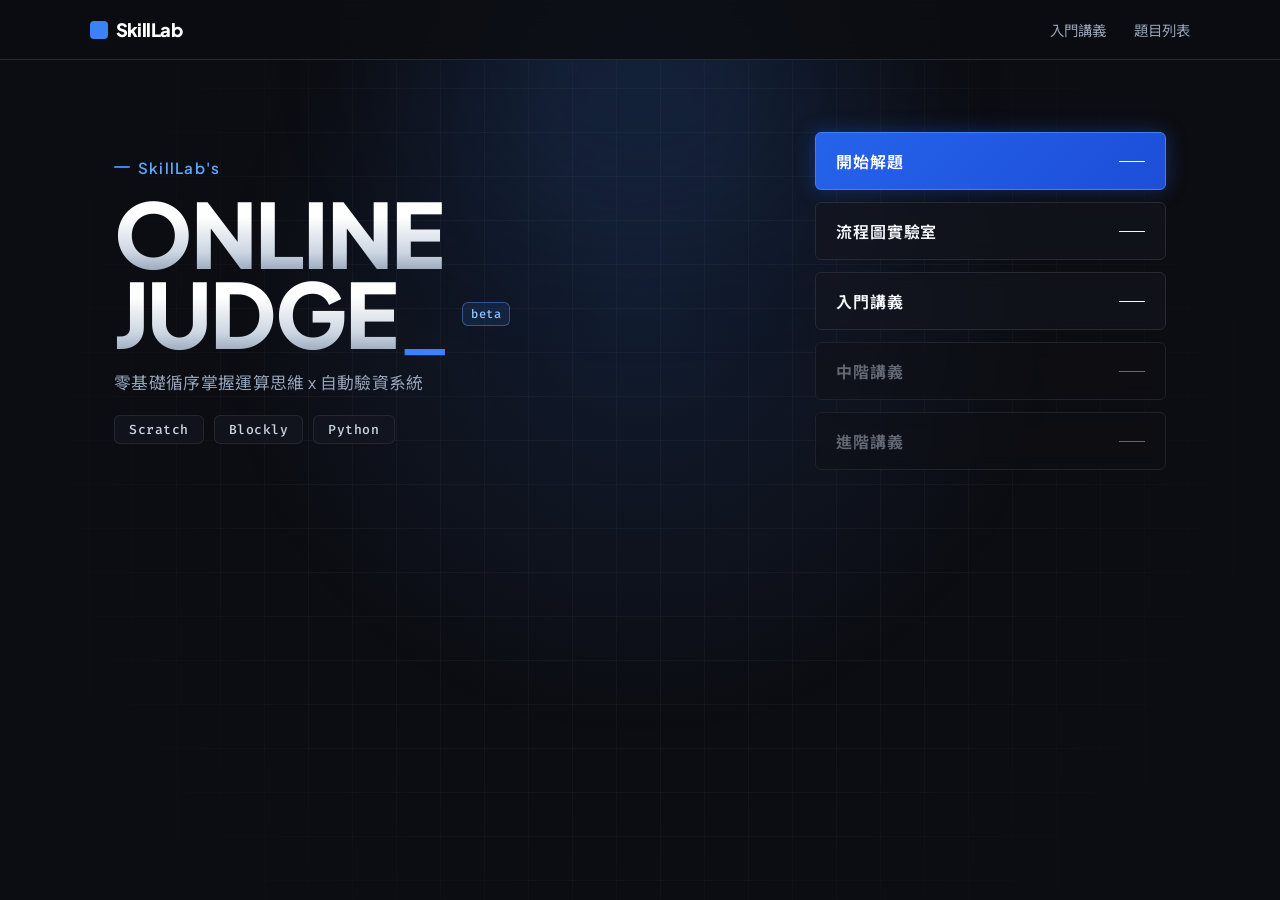
==== commit 95fe8996: "增加流程圖實驗室" ====
--- a/index.html
+++ b/index.html
@@ -213,6 +213,26 @@
       transition: all 0.3s ease;
     }
 
+    .hero-title-line {
+      display: inline-flex;
+      align-items: center;
+      white-space: nowrap;
+    }
+
+    .beta-badge {
+      margin-left: 12px;
+      padding: 5px 8px;
+      border: 1px solid rgba(96, 165, 250, 0.4);
+      border-radius: 6px;
+      background: rgba(59, 130, 246, 0.12);
+      color: #93c5fd;
+      font-family: "Fira Code", monospace;
+      font-size: 0.75rem;
+      font-weight: 500;
+      line-height: 1;
+      letter-spacing: 0.04em;
+    }
+
     /* 終端機呼吸游標 */
     .cursor-blinker {
       display: inline-block;
@@ -421,7 +441,8 @@
         <div class="hero-eyebrow">SkillLab's</div>
 
         <h1 id="page-title">
-          <span class="hero-title-text">ONLINE<br>JUDGE</span><span class="cursor-blinker">_</span>
+          <span class="hero-title-text">ONLINE</span><br>
+          <span class="hero-title-line"><span class="hero-title-text">JUDGE</span><span class="cursor-blinker">_</span><span class="beta-badge">beta</span></span>
         </h1>
 
         <p class="entry-desc">零基礎循序掌握運算思維 x 自動驗資系統</p>
@@ -435,6 +456,7 @@
 
       <div class="entry-list" aria-label="學習入口">
         <a class="entry-button" href="judge.html">開始解題</a>
+        <a class="entry-button" href="test/index.html">流程圖實驗室</a>
         <a class="entry-button" href="beginner.html">入門講義</a>
         <span class="entry-button" aria-disabled="true">中階講義</span>
         <span class="entry-button" aria-disabled="true">進階講義</span>
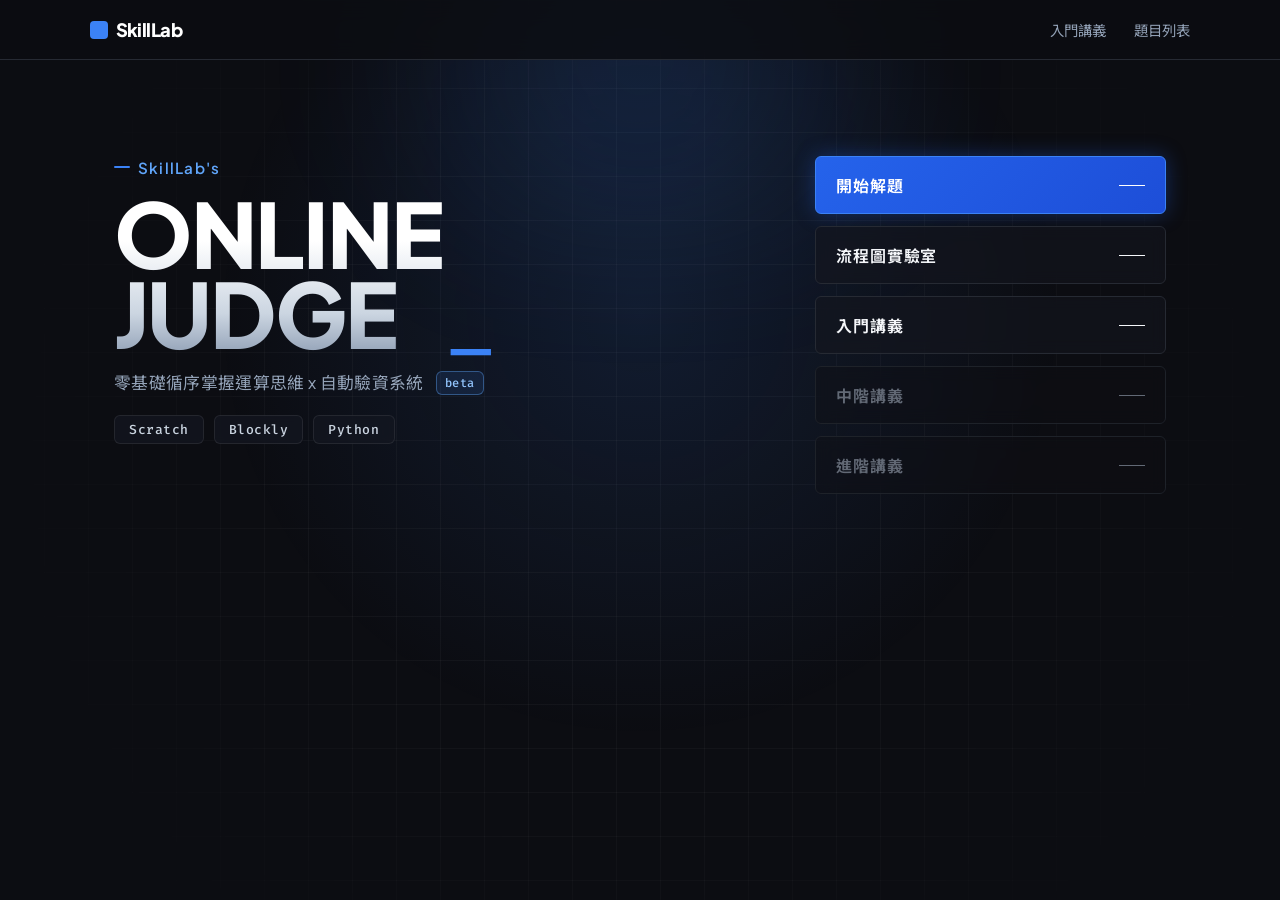
==== commit 6a4caf6f: "微調首頁" ====
--- a/index.html
+++ b/index.html
@@ -213,14 +213,8 @@
       transition: all 0.3s ease;
     }
 
-    .hero-title-line {
-      display: inline-flex;
-      align-items: center;
-      white-space: nowrap;
-    }
-
     .beta-badge {
-      margin-left: 12px;
+      flex-shrink: 0;
       padding: 5px 8px;
       border: 1px solid rgba(96, 165, 250, 0.4);
       border-radius: 6px;
@@ -249,6 +243,9 @@
 
     /* 副標說明 */
     .entry-desc {
+      display: flex;
+      align-items: center;
+      gap: 12px;
       color: #94a3b8;
       font-size: 1.05rem;
       letter-spacing: 0.02em;
@@ -290,6 +287,7 @@
       width: min(100%, 360px);
       display: grid;
       gap: 12px;
+      transform: translateY(24px);
     }
 
     .entry-button {
@@ -379,6 +377,7 @@
 
       .entry-list {
         width: min(100%, 360px);
+        transform: none;
       }
     }
 
@@ -441,11 +440,10 @@
         <div class="hero-eyebrow">SkillLab's</div>
 
         <h1 id="page-title">
-          <span class="hero-title-text">ONLINE</span><br>
-          <span class="hero-title-line"><span class="hero-title-text">JUDGE</span><span class="cursor-blinker">_</span><span class="beta-badge">beta</span></span>
+          <span class="hero-title-text">ONLINE<br>JUDGE</span><span class="cursor-blinker">_</span>
         </h1>
 
-        <p class="entry-desc">零基礎循序掌握運算思維 x 自動驗資系統</p>
+        <p class="entry-desc"><span>零基礎循序掌握運算思維 x 自動驗資系統</span><span class="beta-badge">beta</span></p>
 
         <div class="editor-tags">
           <span class="editor-tag">Scratch</span>
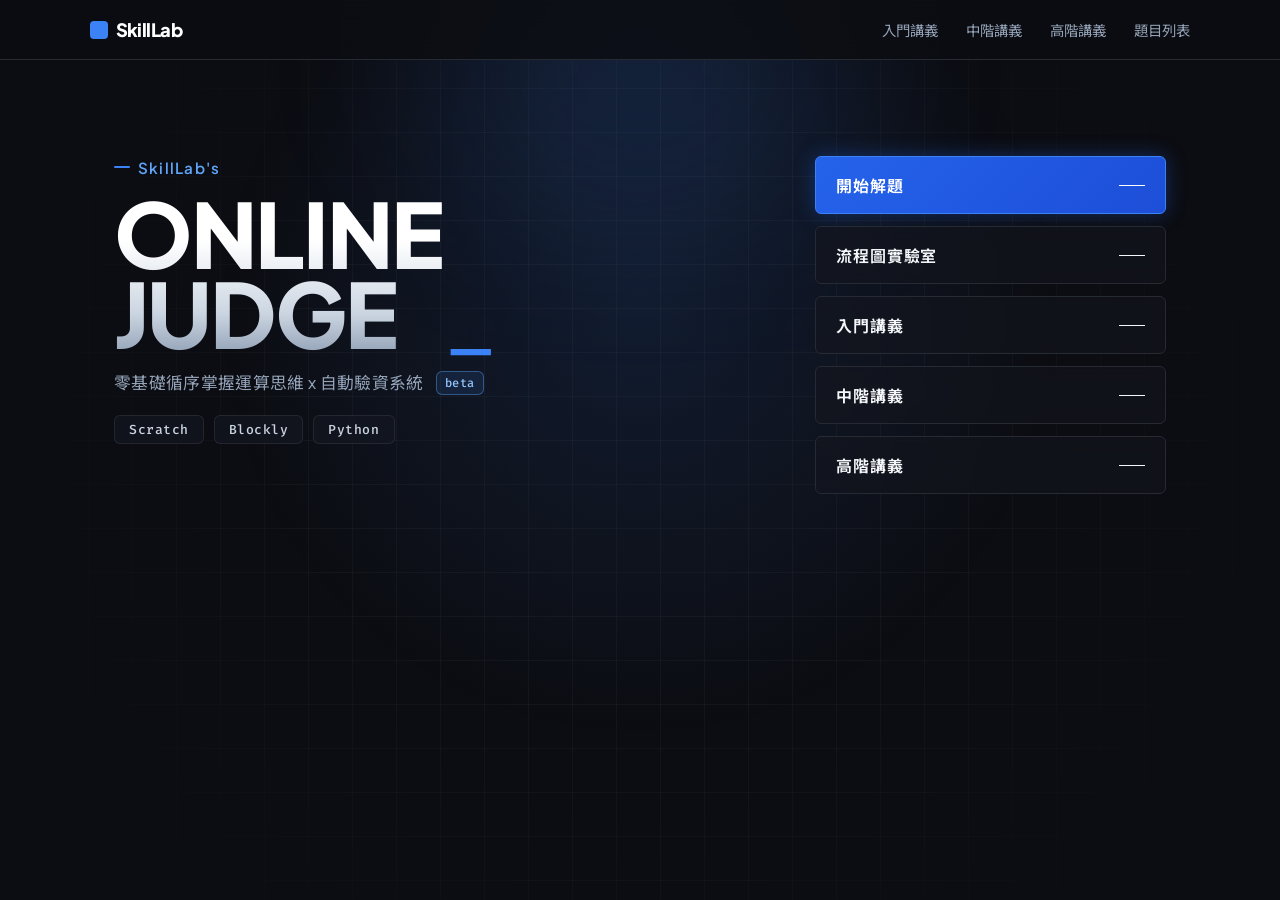
==== commit cb3ad4df: "更新講義" ====
--- a/index.html
+++ b/index.html
@@ -430,6 +430,8 @@
     </a>
     <nav class="header-nav" aria-label="主要導覽">
       <a href="beginner.html">入門講義</a>
+      <a href="beginner.html?course=intermediate">中階講義</a>
+      <a href="beginner.html?course=advanced">高階講義</a>
       <a href="judge.html">題目列表</a>
     </nav>
   </header>
@@ -456,8 +458,8 @@
         <a class="entry-button" href="judge.html">開始解題</a>
         <a class="entry-button" href="test/index.html">流程圖實驗室</a>
         <a class="entry-button" href="beginner.html">入門講義</a>
-        <span class="entry-button" aria-disabled="true">中階講義</span>
-        <span class="entry-button" aria-disabled="true">進階講義</span>
+        <a class="entry-button" href="beginner.html?course=intermediate">中階講義</a>
+        <a class="entry-button" href="beginner.html?course=advanced">高階講義</a>
       </div>
     </section>
   </main>
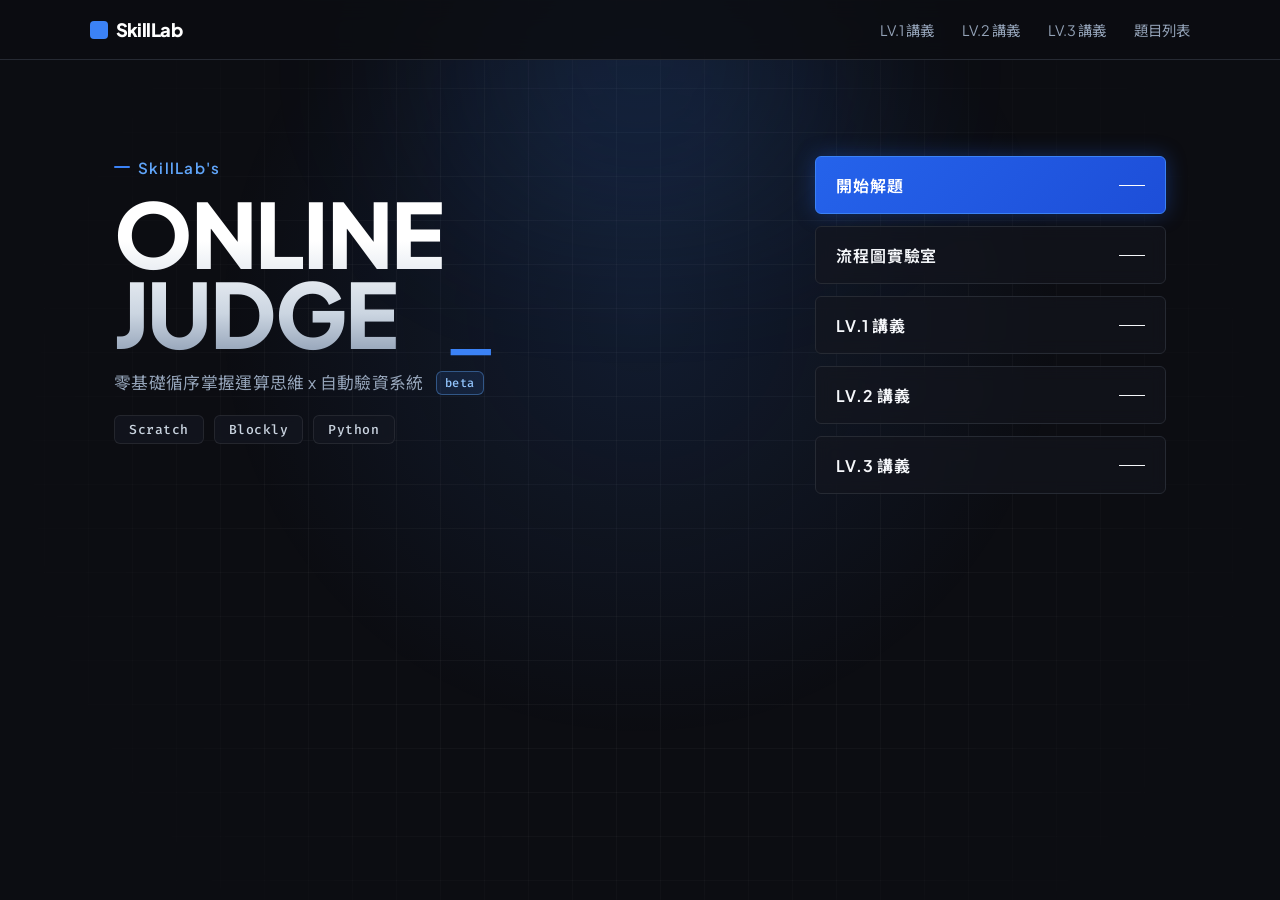
==== commit c126029f: "修改標籤編碼" ====
--- a/index.html
+++ b/index.html
@@ -429,9 +429,9 @@
       SkillLab
     </a>
     <nav class="header-nav" aria-label="主要導覽">
-      <a href="beginner.html">入門講義</a>
-      <a href="beginner.html?course=intermediate">中階講義</a>
-      <a href="beginner.html?course=advanced">高階講義</a>
+      <a href="beginner.html">LV.1 講義</a>
+      <a href="beginner.html?course=intermediate">LV.2 講義</a>
+      <a href="beginner.html?course=advanced">LV.3 講義</a>
       <a href="judge.html">題目列表</a>
     </nav>
   </header>
@@ -457,9 +457,9 @@
       <div class="entry-list" aria-label="學習入口">
         <a class="entry-button" href="judge.html">開始解題</a>
         <a class="entry-button" href="test/index.html">流程圖實驗室</a>
-        <a class="entry-button" href="beginner.html">入門講義</a>
-        <a class="entry-button" href="beginner.html?course=intermediate">中階講義</a>
-        <a class="entry-button" href="beginner.html?course=advanced">高階講義</a>
+        <a class="entry-button" href="beginner.html">LV.1 講義</a>
+        <a class="entry-button" href="beginner.html?course=intermediate">LV.2 講義</a>
+        <a class="entry-button" href="beginner.html?course=advanced">LV.3 講義</a>
       </div>
     </section>
   </main>
